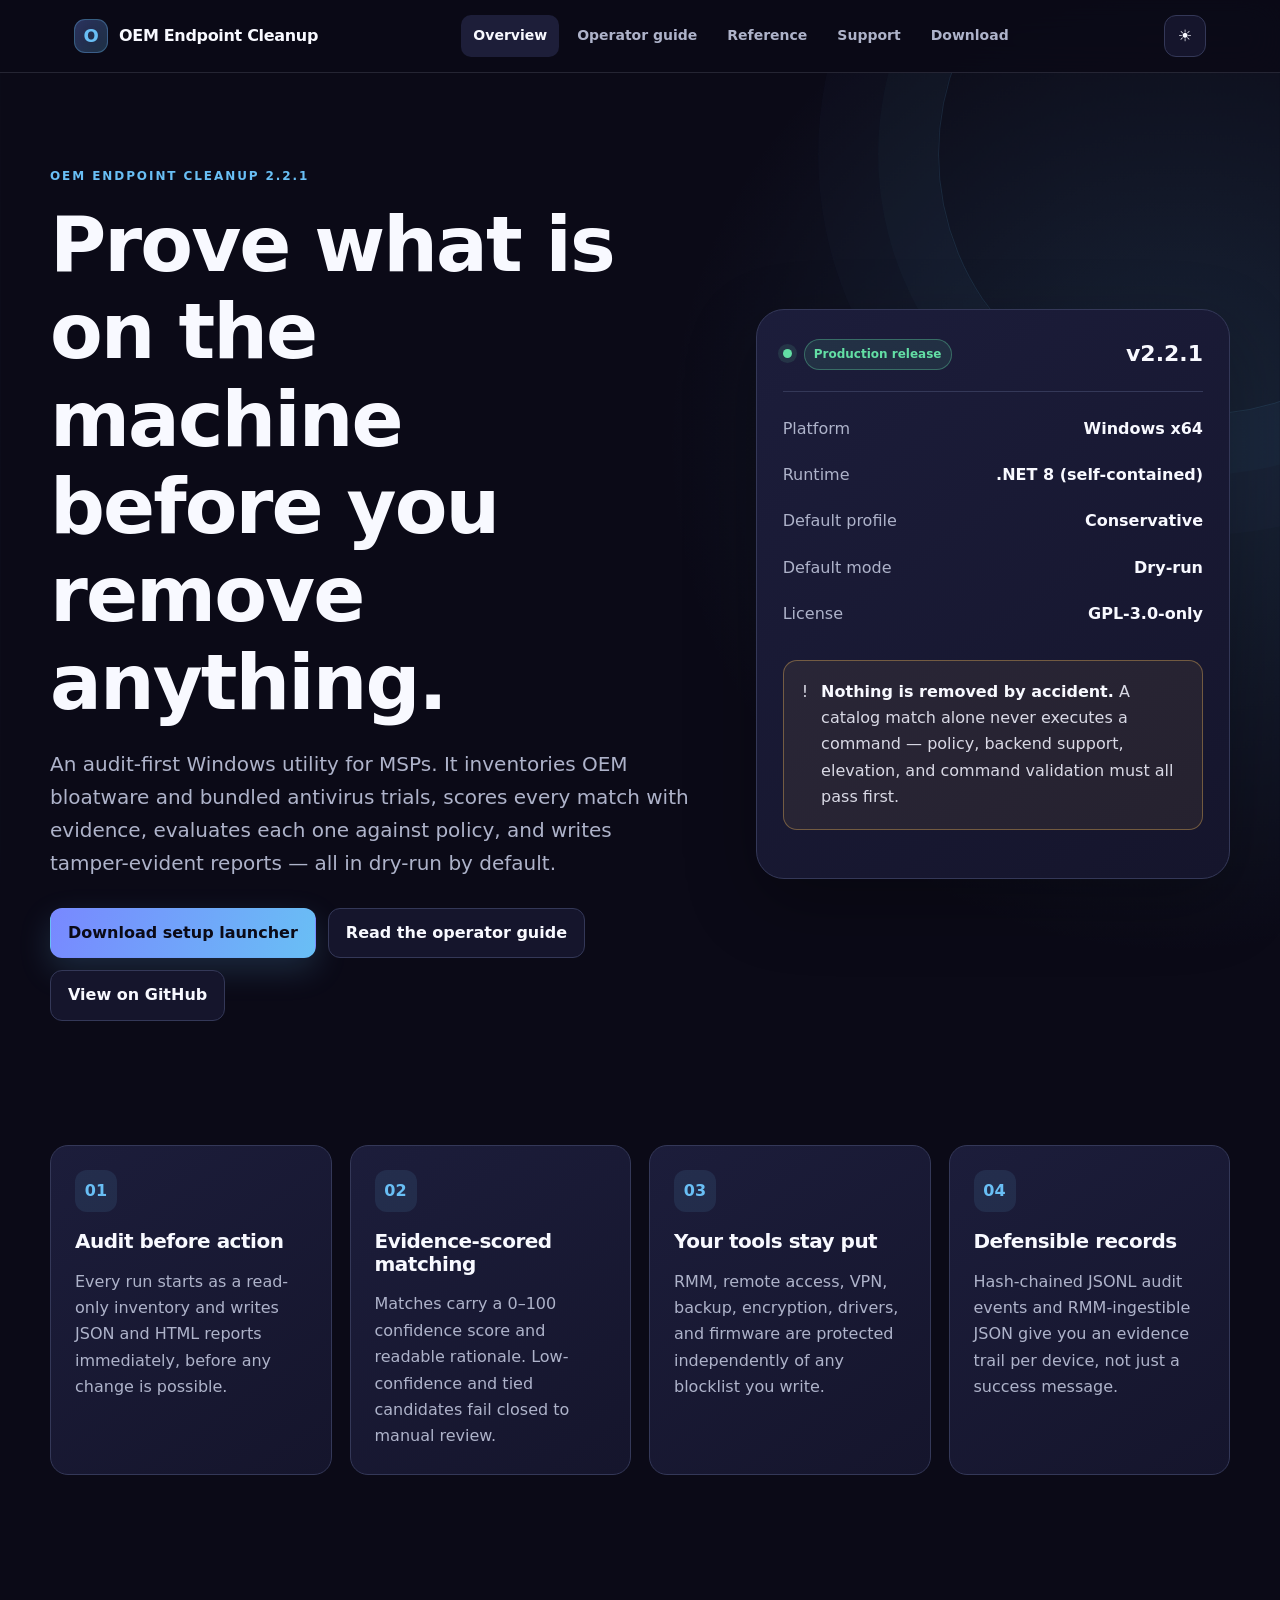
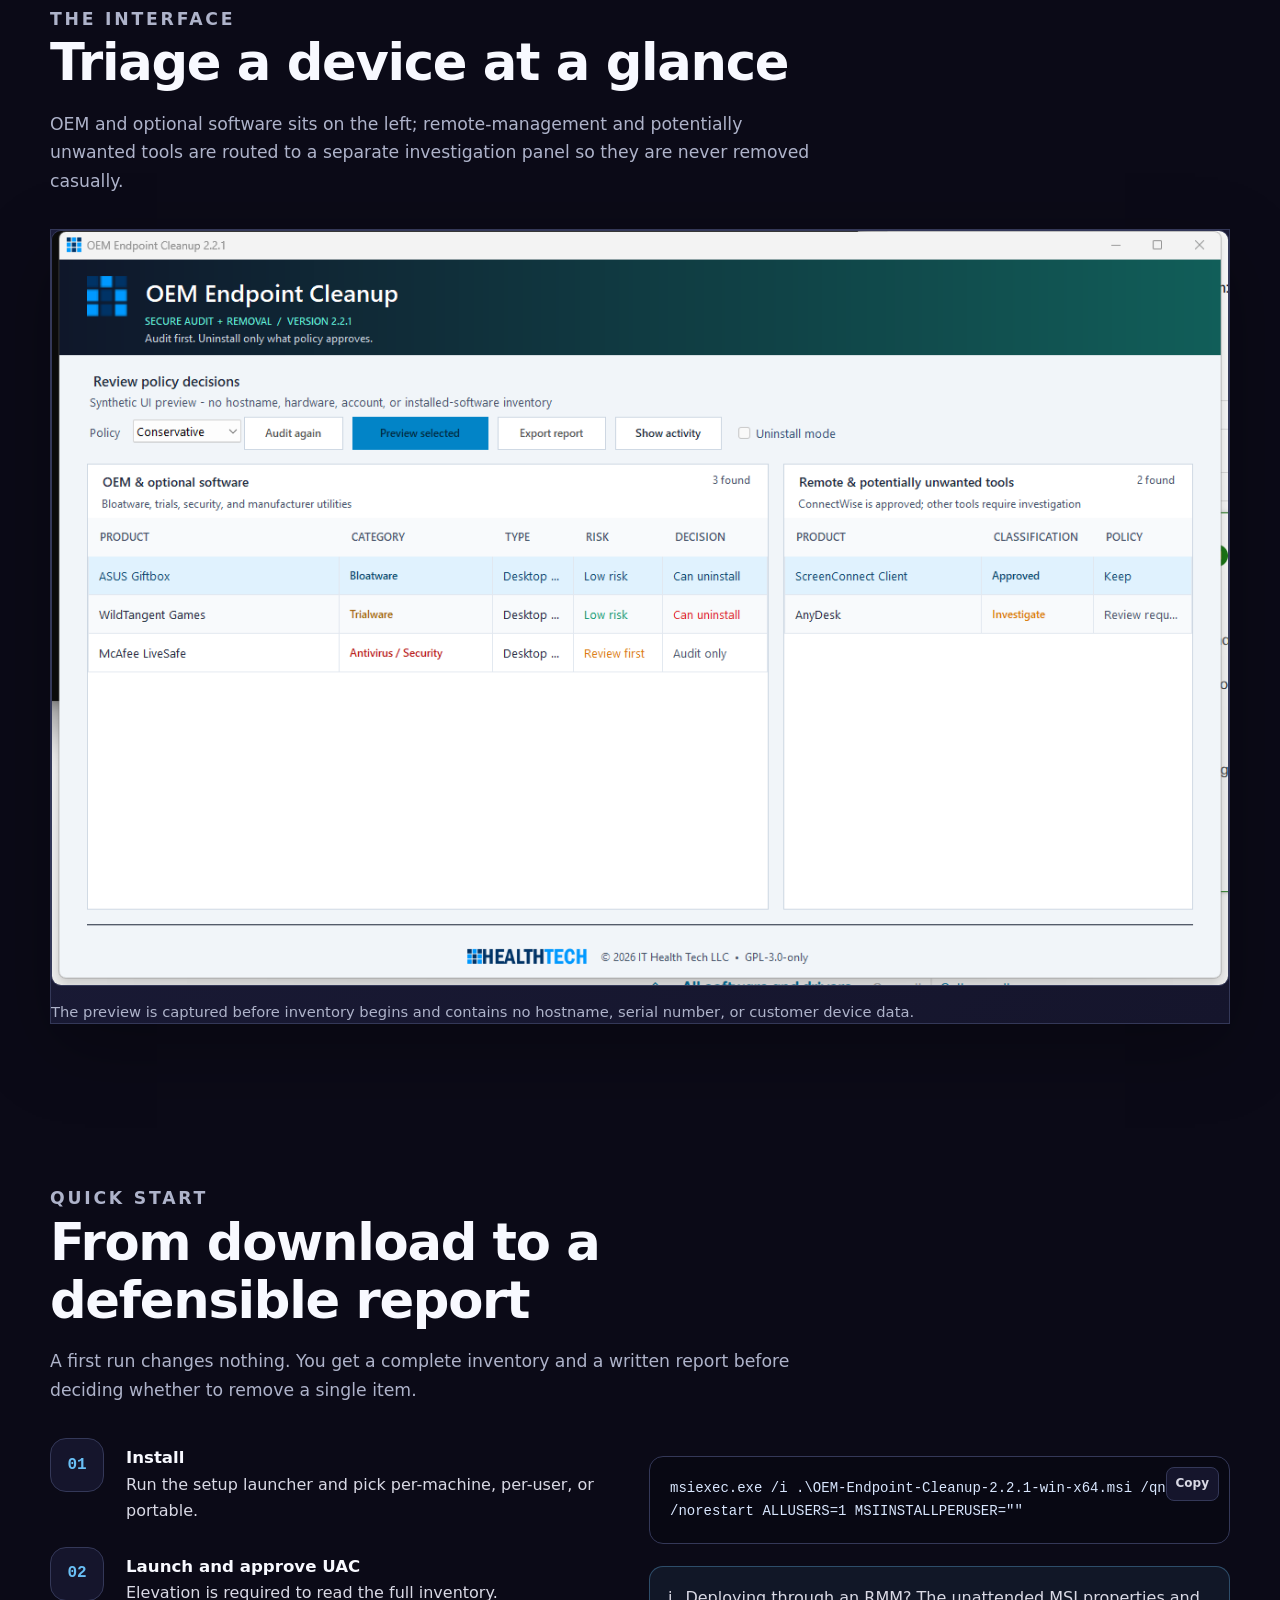
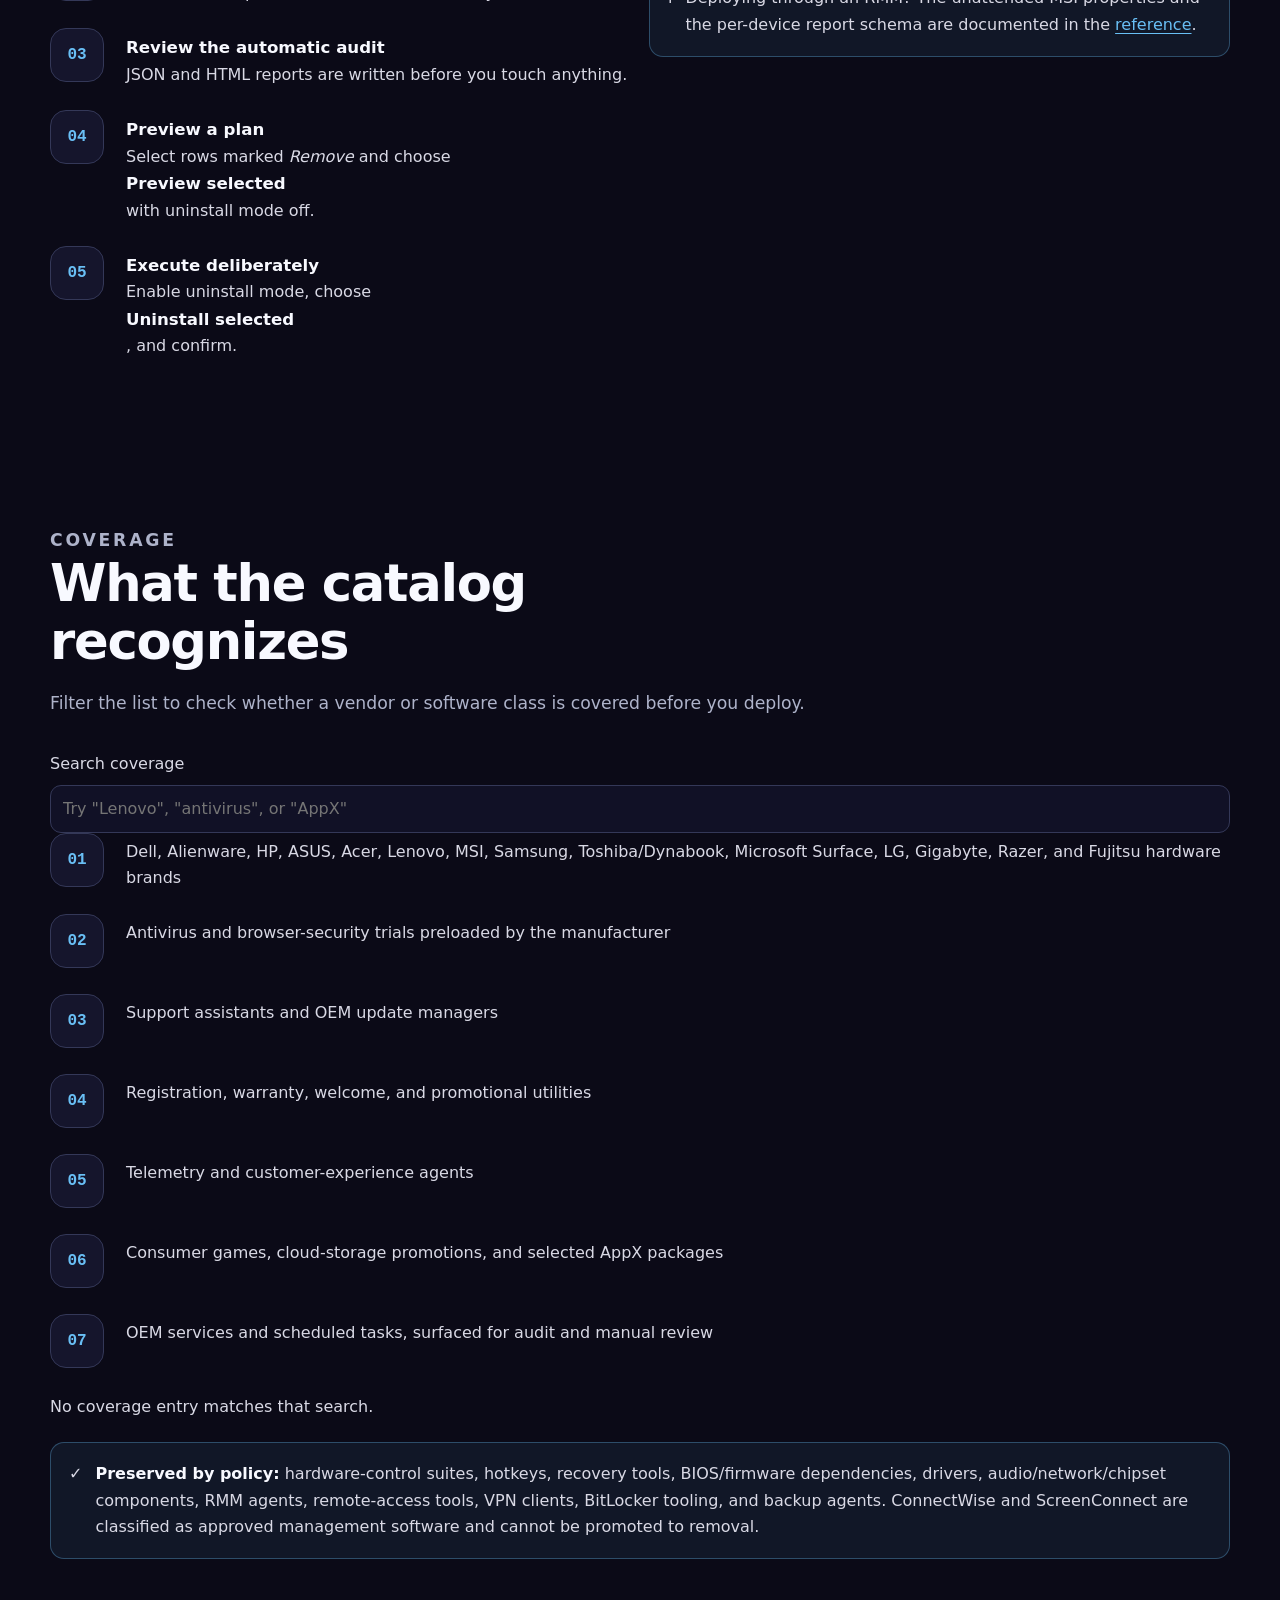
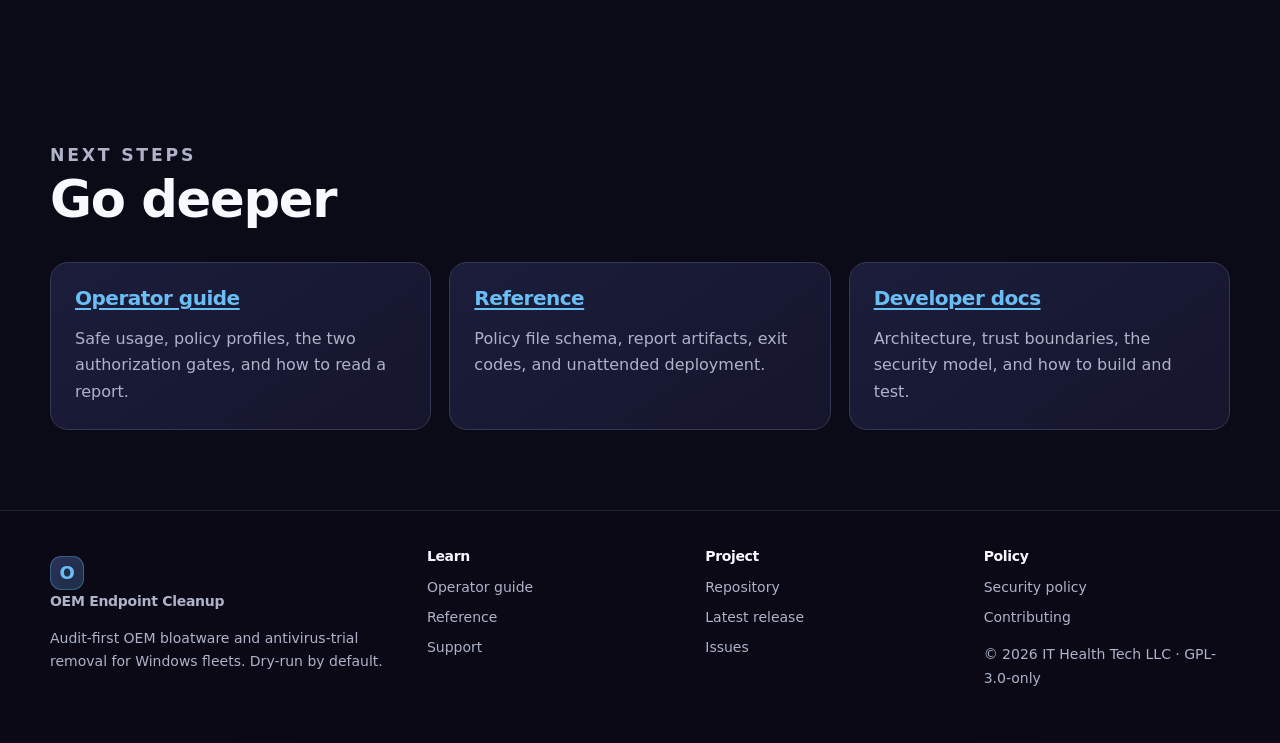
==== pages/index.html @ e1cf9b33 "Restructure documentation and publish a GitHub Pages site The README had grown into a 187-line docum" ====
<!doctype html>
<html lang="en">
<head>
  <meta charset="utf-8">
  <meta name="viewport" content="width=device-width, initial-scale=1">
  <meta name="description" content="Audit-first Windows utility that inventories, audits, and safely removes OEM bloatware and bundled antivirus trials with tamper-evident evidence for MSPs.">
  <meta name="theme-color" content="#0b0a17">
  <meta http-equiv="Content-Security-Policy" content="default-src 'self'; img-src 'self' data:; style-src 'self'; script-src 'self'; connect-src 'none'; object-src 'none'; base-uri 'self'; form-action 'none'">
  <title>OEM Endpoint Cleanup</title>
  <link rel="icon" href="images/it-health-tech-mark.png">
  <link rel="stylesheet" href="assets/site.css">
  <script src="assets/site.js" defer></script>
</head>
<body>
  <a class="skip-link" href="#main">Skip to content</a>
  <header class="site-header">
    <div class="nav-shell">
      <a class="brand" href="index.html" aria-label="OEM Endpoint Cleanup documentation home">
        <span class="brand-mark" aria-hidden="true">O</span>
        <span>OEM Endpoint Cleanup</span>
      </a>
      <nav class="site-nav" data-site-nav aria-label="Primary navigation">
        <a href="index.html" aria-current="page">Overview</a>
        <a href="guide.html">Operator guide</a>
        <a href="reference.html">Reference</a>
        <a href="support.html">Support</a>
        <a href="https://github.com/ithealthtech/PreloadedAVRemover/releases/latest">Download</a>
      </nav>
      <div class="nav-actions">
        <button class="icon-button" type="button" data-doc-theme-toggle aria-label="Use light documentation theme">&#9728;</button>
        <button class="menu-button" type="button" data-menu-toggle aria-label="Open navigation" aria-expanded="false">&#9776;</button>
      </div>
    </div>
  </header>

  <main id="main">
    <section class="hero">
      <div class="container hero-grid">
        <div>
          <p class="eyebrow">OEM Endpoint Cleanup 2.2.1</p>
          <h1>Prove what is on the machine before you remove anything.</h1>
          <p class="hero-copy">An audit-first Windows utility for MSPs. It inventories OEM bloatware and bundled antivirus trials, scores every match with evidence, evaluates each one against policy, and writes tamper-evident reports &mdash; all in dry-run by default.</p>
          <div class="button-row">
            <a class="button button-primary" href="https://github.com/ithealthtech/PreloadedAVRemover/releases/download/v2.2.1/OEM-Endpoint-Cleanup-Setup-2.2.1-win-x64.exe">Download setup launcher</a>
            <a class="button" href="guide.html">Read the operator guide</a>
            <a class="button" href="https://github.com/ithealthtech/PreloadedAVRemover">View on GitHub</a>
          </div>
        </div>
        <aside class="hero-panel" aria-label="Current release">
          <div class="release-line">
            <div>
              <span class="status-dot" aria-hidden="true"></span>
              <span class="badge badge-success">Production release</span>
            </div>
            <strong>v2.2.1</strong>
          </div>
          <dl class="meta-list">
            <div class="meta-row"><dt>Platform</dt><dd>Windows x64</dd></div>
            <div class="meta-row"><dt>Runtime</dt><dd>.NET 8 (self-contained)</dd></div>
            <div class="meta-row"><dt>Default profile</dt><dd>Conservative</dd></div>
            <div class="meta-row"><dt>Default mode</dt><dd>Dry-run</dd></div>
            <div class="meta-row"><dt>License</dt><dd>GPL-3.0-only</dd></div>
          </dl>
          <div class="notice notice-warning">
            <span aria-hidden="true">!</span>
            <p><strong>Nothing is removed by accident.</strong> A catalog match alone never executes a command &mdash; policy, backend support, elevation, and command validation must all pass first.</p>
          </div>
        </aside>
      </div>
    </section>

    <section class="section-compact">
      <div class="container grid-4" aria-label="Product highlights">
        <article class="card">
          <div class="card-icon" aria-hidden="true">01</div>
          <h3>Audit before action</h3>
          <p>Every run starts as a read-only inventory and writes JSON and HTML reports immediately, before any change is possible.</p>
        </article>
        <article class="card">
          <div class="card-icon" aria-hidden="true">02</div>
          <h3>Evidence-scored matching</h3>
          <p>Matches carry a 0&ndash;100 confidence score and readable rationale. Low-confidence and tied candidates fail closed to manual review.</p>
        </article>
        <article class="card">
          <div class="card-icon" aria-hidden="true">03</div>
          <h3>Your tools stay put</h3>
          <p>RMM, remote access, VPN, backup, encryption, drivers, and firmware are protected independently of any blocklist you write.</p>
        </article>
        <article class="card">
          <div class="card-icon" aria-hidden="true">04</div>
          <h3>Defensible records</h3>
          <p>Hash-chained JSONL audit events and RMM-ingestible JSON give you an evidence trail per device, not just a success message.</p>
        </article>
      </div>
    </section>

    <section class="section">
      <div class="container">
        <div class="section-heading">
          <p class="section-kicker">The interface</p>
          <h2>Triage a device at a glance</h2>
          <p>OEM and optional software sits on the left; remote-management and potentially unwanted tools are routed to a separate investigation panel so they are never removed casually.</p>
        </div>
        <figure class="panel">
          <img src="images/oem-endpoint-cleanup.png" alt="OEM Endpoint Cleanup main window showing categorized inventory, policy profile selector, and dry-run controls" loading="lazy">
          <figcaption>The preview is captured before inventory begins and contains no hostname, serial number, or customer device data.</figcaption>
        </figure>
      </div>
    </section>

    <section class="section" id="quick-start">
      <div class="container">
        <div class="section-heading">
          <p class="section-kicker">Quick start</p>
          <h2>From download to a defensible report</h2>
          <p>A first run changes nothing. You get a complete inventory and a written report before deciding whether to remove a single item.</p>
        </div>
        <div class="grid-2">
          <ol class="step-list">
            <li><strong>Install</strong>Run the setup launcher and pick per-machine, per-user, or portable.</li>
            <li><strong>Launch and approve UAC</strong>Elevation is required to read the full inventory.</li>
            <li><strong>Review the automatic audit</strong>JSON and HTML reports are written before you touch anything.</li>
            <li><strong>Preview a plan</strong>Select rows marked <em>Remove</em> and choose <strong>Preview selected</strong> with uninstall mode off.</li>
            <li><strong>Execute deliberately</strong>Enable uninstall mode, choose <strong>Uninstall selected</strong>, and confirm.</li>
          </ol>
          <div>
            <div class="code-block">
              <button class="copy-button" type="button" data-copy-target="#home-msi-command">Copy</button>
              <pre><code id="home-msi-command">msiexec.exe /i .\OEM-Endpoint-Cleanup-2.2.1-win-x64.msi /qn /norestart ALLUSERS=1 MSIINSTALLPERUSER=""</code></pre>
            </div>
            <div class="notice">
              <span aria-hidden="true">i</span>
              <p>Deploying through an RMM? The unattended MSI properties and the per-device report schema are documented in the <a href="reference.html">reference</a>.</p>
            </div>
          </div>
        </div>
      </div>
    </section>

    <section class="section">
      <div class="container">
        <div class="section-heading">
          <p class="section-kicker">Coverage</p>
          <h2>What the catalog recognizes</h2>
          <p>Filter the list to check whether a vendor or software class is covered before you deploy.</p>
        </div>
        <div data-filter-list>
          <label class="field">
            <span>Search coverage</span>
            <input type="search" data-filter-input placeholder="Try &quot;Lenovo&quot;, &quot;antivirus&quot;, or &quot;AppX&quot;" aria-label="Search catalog coverage">
          </label>
          <ul class="step-list">
            <li data-filter-item>Dell, Alienware, HP, ASUS, Acer, Lenovo, MSI, Samsung, Toshiba/Dynabook, Microsoft Surface, LG, Gigabyte, Razer, and Fujitsu hardware brands</li>
            <li data-filter-item>Antivirus and browser-security trials preloaded by the manufacturer</li>
            <li data-filter-item>Support assistants and OEM update managers</li>
            <li data-filter-item>Registration, warranty, welcome, and promotional utilities</li>
            <li data-filter-item>Telemetry and customer-experience agents</li>
            <li data-filter-item>Consumer games, cloud-storage promotions, and selected AppX packages</li>
            <li data-filter-item>OEM services and scheduled tasks, surfaced for audit and manual review</li>
          </ul>
          <p data-filter-empty style="display:none">No coverage entry matches that search.</p>
        </div>
        <div class="notice">
          <span aria-hidden="true">&#10003;</span>
          <p><strong>Preserved by policy:</strong> hardware-control suites, hotkeys, recovery tools, BIOS/firmware dependencies, drivers, audio/network/chipset components, RMM agents, remote-access tools, VPN clients, BitLocker tooling, and backup agents. ConnectWise and ScreenConnect are classified as approved management software and cannot be promoted to removal.</p>
        </div>
      </div>
    </section>

    <section class="section">
      <div class="container">
        <div class="section-heading">
          <p class="section-kicker">Next steps</p>
          <h2>Go deeper</h2>
        </div>
        <div class="grid-3">
          <article class="card">
            <h3><a href="guide.html">Operator guide</a></h3>
            <p>Safe usage, policy profiles, the two authorization gates, and how to read a report.</p>
          </article>
          <article class="card">
            <h3><a href="reference.html">Reference</a></h3>
            <p>Policy file schema, report artifacts, exit codes, and unattended deployment.</p>
          </article>
          <article class="card">
            <h3><a href="https://github.com/ithealthtech/PreloadedAVRemover/blob/main/docs/architecture.md">Developer docs</a></h3>
            <p>Architecture, trust boundaries, the security model, and how to build and test.</p>
          </article>
        </div>
      </div>
    </section>
  </main>

  <footer class="site-footer">
    <div class="container footer-grid">
      <div>
        <a class="brand" href="index.html"><span class="brand-mark" aria-hidden="true">O</span><span>OEM Endpoint Cleanup</span></a>
        <p class="footer-note">Audit-first OEM bloatware and antivirus-trial removal for Windows fleets. Dry-run by default.</p>
      </div>
      <div><h3>Learn</h3><a href="guide.html">Operator guide</a><a href="reference.html">Reference</a><a href="support.html">Support</a></div>
      <div><h3>Project</h3><a href="https://github.com/ithealthtech/PreloadedAVRemover">Repository</a><a href="https://github.com/ithealthtech/PreloadedAVRemover/releases/latest">Latest release</a><a href="https://github.com/ithealthtech/PreloadedAVRemover/issues">Issues</a></div>
      <div><h3>Policy</h3><a href="https://github.com/ithealthtech/PreloadedAVRemover/blob/main/SECURITY.md">Security policy</a><a href="https://github.com/ithealthtech/PreloadedAVRemover/blob/main/CONTRIBUTING.md">Contributing</a><p class="footer-note">&copy; <span data-current-year></span> IT Health Tech LLC &middot; GPL-3.0-only</p></div>
    </div>
  </footer>

  <div class="sr-only" aria-live="polite" data-live-region></div>
</body>
</html>
---- pages/assets/site.css ----
:root {
  color-scheme: dark;
  --ink: #0b0a17;
  --ink-soft: #111126;
  --surface: #15152c;
  --surface-raised: #1d1e39;
  --surface-soft: #25284a;
  --line: #343858;
  --text: #f8f9ff;
  --copy: #d9d9e5;
  --muted: #aeb3ca;
  --cyan: #69bff5;
  --cyan-strong: #36aeea;
  --violet: #7888ff;
  --green: #63dfa5;
  --amber: #ffc45c;
  --red: #ff7f8c;
  --shadow: 0 24px 70px rgba(0, 0, 0, 0.28);
  --radius-sm: 10px;
  --radius: 18px;
  --radius-lg: 28px;
  --max: 1180px;
  --nav-height: 72px;
  font-family: Inter, ui-sans-serif, system-ui, -apple-system, BlinkMacSystemFont, "Segoe UI", sans-serif;
}

* {
  box-sizing: border-box;
}

html {
  scroll-behavior: smooth;
  scroll-padding-top: calc(var(--nav-height) + 24px);
}

body {
  min-width: 320px;
  margin: 0;
  background:
    radial-gradient(circle at 8% -8%, rgba(120, 136, 255, 0.22), transparent 31rem),
    radial-gradient(circle at 92% 8%, rgba(105, 191, 245, 0.15), transparent 32rem),
    var(--ink);
  color: var(--copy);
  font-size: 16px;
  line-height: 1.65;
}

body[data-doc-theme="light"] {
  color-scheme: light;
  --ink: #eef1f8;
  --ink-soft: #f8f9fc;
  --surface: #ffffff;
  --surface-raised: #f4f6fb;
  --surface-soft: #e8ecf6;
  --line: #d1d7e5;
  --text: #111329;
  --copy: #34384f;
  --muted: #6a7085;
  --shadow: 0 24px 70px rgba(26, 38, 68, 0.12);
}

button,
input,
select,
textarea {
  font: inherit;
}

a {
  color: var(--cyan);
  text-underline-offset: 3px;
}

a:hover {
  color: #9edaff;
}

button,
a {
  -webkit-tap-highlight-color: transparent;
}

:focus-visible {
  outline: 3px solid var(--cyan);
  outline-offset: 3px;
}

.skip-link {
  position: fixed;
  z-index: 1000;
  top: 10px;
  left: 10px;
  transform: translateY(-160%);
  padding: 10px 14px;
  border-radius: var(--radius-sm);
  background: var(--text);
  color: var(--ink);
  font-weight: 800;
}

.skip-link:focus {
  transform: translateY(0);
}

.site-header {
  position: sticky;
  z-index: 100;
  top: 0;
  border-bottom: 1px solid rgba(174, 179, 202, 0.16);
  background: color-mix(in srgb, var(--ink) 86%, transparent);
  backdrop-filter: blur(18px);
}

.nav-shell {
  display: flex;
  min-height: var(--nav-height);
  max-width: var(--max);
  align-items: center;
  justify-content: space-between;
  gap: 24px;
  margin: 0 auto;
  padding: 0 24px;
}

.brand {
  display: inline-flex;
  align-items: center;
  gap: 11px;
  color: var(--text);
  font-weight: 850;
  letter-spacing: -0.02em;
  text-decoration: none;
}

.brand-mark {
  display: grid;
  width: 34px;
  height: 34px;
  place-items: center;
  border: 1px solid rgba(105, 191, 245, 0.35);
  border-radius: 11px;
  background: linear-gradient(135deg, rgba(120, 136, 255, 0.28), rgba(105, 191, 245, 0.18));
  box-shadow: inset 0 0 24px rgba(105, 191, 245, 0.08);
  color: var(--cyan);
  font-size: 18px;
}

.site-nav {
  display: flex;
  align-items: center;
  gap: 6px;
}

.site-nav a {
  padding: 9px 12px;
  border-radius: 10px;
  color: var(--muted);
  font-size: 14px;
  font-weight: 700;
  text-decoration: none;
}

.site-nav a:hover,
.site-nav a[aria-current="page"] {
  background: var(--surface-raised);
  color: var(--text);
}

.nav-actions {
  display: flex;
  align-items: center;
  gap: 8px;
}

.icon-button,
.menu-button {
  display: inline-grid;
  width: 42px;
  height: 42px;
  place-items: center;
  border: 1px solid var(--line);
  border-radius: 12px;
  background: var(--surface);
  color: var(--text);
  cursor: pointer;
}

.menu-button {
  display: none;
}

.container {
  width: min(calc(100% - 40px), var(--max));
  margin-inline: auto;
}

.hero {
  position: relative;
  overflow: hidden;
  padding: 94px 0 74px;
}

.hero::after {
  position: absolute;
  z-index: -1;
  width: 520px;
  height: 520px;
  border: 1px solid rgba(105, 191, 245, 0.13);
  border-radius: 50%;
  content: "";
  right: -180px;
  top: -180px;
  box-shadow:
    0 0 0 60px rgba(105, 191, 245, 0.025),
    0 0 0 120px rgba(120, 136, 255, 0.02);
}

.hero-grid {
  display: grid;
  grid-template-columns: minmax(0, 1.15fr) minmax(340px, 0.85fr);
  align-items: center;
  gap: 64px;
}

.eyebrow,
.section-kicker {
  margin: 0 0 14px;
  color: var(--cyan);
  font-size: 12px;
  font-weight: 900;
  letter-spacing: 0.16em;
  text-transform: uppercase;
}

h1,
h2,
h3,
h4 {
  margin-top: 0;
  color: var(--text);
  line-height: 1.14;
  letter-spacing: -0.025em;
}

h1 {
  max-width: 760px;
  margin-bottom: 22px;
  font-size: clamp(2.65rem, 6vw, 5rem);
}

h2 {
  margin-bottom: 18px;
  font-size: clamp(2rem, 4vw, 3.25rem);
}

h3 {
  margin-bottom: 10px;
  font-size: 1.25rem;
}

.hero-copy {
  max-width: 690px;
  margin: 0 0 28px;
  color: var(--muted);
  font-size: clamp(1.05rem, 2vw, 1.25rem);
}

.button-row {
  display: flex;
  flex-wrap: wrap;
  gap: 12px;
}

.button {
  display: inline-flex;
  min-height: 46px;
  align-items: center;
  justify-content: center;
  gap: 9px;
  padding: 11px 17px;
  border: 1px solid var(--line);
  border-radius: 12px;
  background: var(--surface);
  color: var(--text);
  font-weight: 800;
  text-decoration: none;
  cursor: pointer;
}

.button:hover {
  border-color: var(--cyan);
  color: var(--text);
}

.button-primary {
  border-color: transparent;
  background: linear-gradient(110deg, var(--violet), var(--cyan));
  color: #0b0a17;
  box-shadow: 0 12px 32px rgba(105, 191, 245, 0.18);
}

.button-danger {
  border-color: rgba(255, 127, 140, 0.4);
  color: var(--red);
}

.button-small {
  min-height: 38px;
  padding: 7px 11px;
  font-size: 13px;
}

.hero-panel,
.panel,
.card {
  border: 1px solid var(--line);
  background: linear-gradient(145deg, color-mix(in srgb, var(--surface) 93%, var(--violet)), var(--surface));
  box-shadow: var(--shadow);
}

.hero-panel {
  padding: 26px;
  border-radius: var(--radius-lg);
}

.release-line {
  display: flex;
  align-items: center;
  justify-content: space-between;
  gap: 20px;
  padding-bottom: 18px;
  border-bottom: 1px solid var(--line);
}

.release-line strong {
  color: var(--text);
  font-size: 22px;
}

.status-dot {
  display: inline-block;
  width: 9px;
  height: 9px;
  margin-right: 7px;
  border-radius: 50%;
  background: var(--green);
  box-shadow: 0 0 0 5px rgba(99, 223, 165, 0.12);
}

.meta-list {
  display: grid;
  gap: 0;
  margin: 14px 0 0;
}

.meta-row {
  display: flex;
  align-items: baseline;
  justify-content: space-between;
  gap: 16px;
  padding: 10px 0;
}

.meta-row dt {
  color: var(--muted);
}

.meta-row dd {
  margin: 0;
  color: var(--text);
  font-weight: 750;
  text-align: right;
}

.mono,
code,
pre {
  font-family: "SFMono-Regular", Consolas, "Liberation Mono", monospace;
}

.section {
  padding: 80px 0;
}

.section-compact {
  padding: 50px 0;
}

.section-heading {
  max-width: 760px;
  margin-bottom: 34px;
}

.section-heading p {
  margin-bottom: 0;
  color: var(--muted);
  font-size: 1.08rem;
}

.grid-2,
.grid-3,
.grid-4 {
  display: grid;
  gap: 18px;
}

.grid-2 {
  grid-template-columns: repeat(2, minmax(0, 1fr));
}

.grid-3 {
  grid-template-columns: repeat(3, minmax(0, 1fr));
}

.grid-4 {
  grid-template-columns: repeat(4, minmax(0, 1fr));
}

.card {
  padding: 24px;
  border-radius: var(--radius);
  box-shadow: none;
}

.card p:last-child,
.card ul:last-child {
  margin-bottom: 0;
}

.card-icon {
  display: grid;
  width: 42px;
  height: 42px;
  place-items: center;
  margin-bottom: 18px;
  border-radius: 12px;
  background: rgba(105, 191, 245, 0.1);
  color: var(--cyan);
  font-weight: 900;
}

.card p,
.card li {
  color: var(--muted);
}

.badge,
.pill {
  display: inline-flex;
  align-items: center;
  gap: 6px;
  padding: 5px 9px;
  border: 1px solid var(--line);
  border-radius: 999px;
  background: var(--surface-raised);
  color: var(--copy);
  font-size: 12px;
  font-weight: 800;
}

.badge-success {
  border-color: rgba(99, 223, 165, 0.35);
  background: rgba(99, 223, 165, 0.1);
  color: var(--green);
}

.badge-warning {
  border-color: rgba(255, 196, 92, 0.35);
  background: rgba(255, 196, 92, 0.1);
  color: var(--amber);
}

.badge-danger {
  border-color: rgba(255, 127, 140, 0.35);
  background: rgba(255, 127, 140, 0.1);
  color: var(--red);
}

.step-list {
  display: grid;
  gap: 16px;
  margin: 0;
  padding: 0;
  list-style: none;
  counter-reset: steps;
}

.step-list > li {
  position: relative;
  min-height: 64px;
  padding: 6px 0 6px 76px;
  counter-increment: steps;
}

.step-list > li::before {
  position: absolute;
  top: 0;
  left: 0;
  display: grid;
  width: 52px;
  height: 52px;
  place-items: center;
  border: 1px solid var(--line);
  border-radius: 16px;
  background: var(--surface);
  color: var(--cyan);
  content: counter(steps, decimal-leading-zero);
  font-family: "SFMono-Regular", Consolas, monospace;
  font-weight: 900;
}

.step-list strong {
  display: block;
  color: var(--text);
  font-size: 1.04rem;
}

.code-block {
  position: relative;
  overflow: auto;
  margin: 18px 0;
  border: 1px solid var(--line);
  border-radius: 14px;
  background: #080813;
  color: #d9e7ff;
}

.code-block pre {
  margin: 0;
  padding: 20px 58px 20px 20px;
  font-size: 14px;
  line-height: 1.65;
  white-space: pre-wrap;
  overflow-wrap: anywhere;
}

.copy-button {
  position: absolute;
  top: 10px;
  right: 10px;
  padding: 6px 9px;
  border: 1px solid #343858;
  border-radius: 8px;
  background: #15152c;
  color: #d9d9e5;
  font-size: 12px;
  font-weight: 800;
  cursor: pointer;
}

.notice {
  display: grid;
  grid-template-columns: auto 1fr;
  gap: 13px;
  margin: 22px 0;
  padding: 18px;
  border: 1px solid rgba(105, 191, 245, 0.32);
  border-radius: 14px;
  background: rgba(105, 191, 245, 0.07);
}

.notice-warning {
  border-color: rgba(255, 196, 92, 0.35);
  background: rgba(255, 196, 92, 0.07);
}

.notice-danger {
  border-color: rgba(255, 127, 140, 0.35);
  background: rgba(255, 127, 140, 0.07);
}

.notice strong {
  color: var(--text);
}

.notice p {
  margin: 0;
}

.page-hero {
  padding: 76px 0 44px;
}

.page-hero h1 {
  max-width: 900px;
  font-size: clamp(2.45rem, 5vw, 4.25rem);
}

.page-hero p {
  max-width: 760px;
  color: var(--muted);
  font-size: 1.16rem;
}

.docs-layout {
  display: grid;
  grid-template-columns: 255px minmax(0, 1fr);
  align-items: start;
  gap: 42px;
  padding-bottom: 90px;
}

.toc {
  position: sticky;
  top: calc(var(--nav-height) + 22px);
  max-height: calc(100vh - var(--nav-height) - 42px);
  overflow: auto;
  padding: 16px;
  border: 1px solid var(--line);
  border-radius: 16px;
  background: var(--surface);
}

.toc strong {
  display: block;
  margin: 4px 8px 10px;
  color: var(--text);
  font-size: 13px;
  text-transform: uppercase;
  letter-spacing: 0.08em;
}

.toc a {
  display: block;
  padding: 7px 8px;
  border-radius: 8px;
  color: var(--muted);
  font-size: 14px;
  font-weight: 650;
  text-decoration: none;
}

.toc a:hover {
  background: var(--surface-raised);
  color: var(--text);
}

.docs-content {
  min-width: 0;
}

.docs-content > section {
  padding: 12px 0 54px;
  border-bottom: 1px solid rgba(174, 179, 202, 0.14);
}

.docs-content > section:last-child {
  border-bottom: 0;
}

.docs-content h2 {
  font-size: clamp(1.8rem, 3vw, 2.6rem);
}

.docs-content h3 {
  margin-top: 30px;
}

.table-wrap {
  overflow-x: auto;
  margin: 20px 0;
  border: 1px solid var(--line);
  border-radius: 14px;
}

table {
  width: 100%;
  border-collapse: collapse;
  background: var(--surface);
}

th,
td {
  padding: 13px 15px;
  border-bottom: 1px solid var(--line);
  text-align: left;
  vertical-align: top;
}

th {
  color: var(--text);
  font-size: 12px;
  letter-spacing: 0.06em;
  text-transform: uppercase;
}

td {
  color: var(--copy);
}

tr:last-child td {
  border-bottom: 0;
}

.field-grid {
  display: grid;
  grid-template-columns: repeat(2, minmax(0, 1fr));
  gap: 15px;
}

.field {
  display: grid;
  gap: 7px;
}

.field label,
.field-label {
  color: var(--copy);
  font-size: 14px;
  font-weight: 750;
}

.field input,
.field select,
.field textarea,
.search-input {
  width: 100%;
  min-height: 46px;
  padding: 10px 12px;
  border: 1px solid var(--line);
  border-radius: 11px;
  background: var(--ink-soft);
  color: var(--text);
}

.field textarea {
  min-height: 120px;
  resize: vertical;
}

.command-builder {
  padding: 24px;
  border: 1px solid var(--line);
  border-radius: 20px;
  background: var(--surface);
}

.segmented {
  display: inline-flex;
  flex-wrap: wrap;
  gap: 6px;
  padding: 5px;
  border: 1px solid var(--line);
  border-radius: 12px;
  background: var(--ink-soft);
}

.segmented button {
  min-height: 36px;
  padding: 7px 11px;
  border: 0;
  border-radius: 8px;
  background: transparent;
  color: var(--muted);
  font-weight: 750;
  cursor: pointer;
}

.segmented button[aria-pressed="true"] {
  background: var(--surface-soft);
  color: var(--text);
}

.filter-bar {
  display: flex;
  align-items: center;
  gap: 12px;
  margin: 18px 0 24px;
}

.filter-bar .search-input {
  flex: 1;
}

.accordion {
  display: grid;
  gap: 10px;
}

.accordion details {
  border: 1px solid var(--line);
  border-radius: 14px;
  background: var(--surface);
}

.accordion summary {
  padding: 17px 20px;
  color: var(--text);
  font-weight: 800;
  cursor: pointer;
}

.accordion details > div {
  padding: 0 20px 19px;
}

.accordion details p:last-child,
.accordion details ul:last-child {
  margin-bottom: 0;
}

.empty-state {
  display: none;
  padding: 28px;
  border: 1px dashed var(--line);
  border-radius: 14px;
  color: var(--muted);
  text-align: center;
}

.cta-panel {
  display: grid;
  grid-template-columns: 1fr auto;
  align-items: center;
  gap: 30px;
  padding: 34px;
  border: 1px solid rgba(105, 191, 245, 0.3);
  border-radius: var(--radius-lg);
  background:
    linear-gradient(130deg, rgba(120, 136, 255, 0.15), rgba(105, 191, 245, 0.08)),
    var(--surface);
}

.cta-panel h2 {
  margin-bottom: 8px;
  font-size: clamp(1.7rem, 3vw, 2.4rem);
}

.cta-panel p {
  margin: 0;
  color: var(--muted);
}

.site-footer {
  padding: 38px 0;
  border-top: 1px solid rgba(174, 179, 202, 0.15);
  background: rgba(0, 0, 0, 0.08);
}

.footer-grid {
  display: grid;
  grid-template-columns: 1.4fr repeat(3, 1fr);
  gap: 32px;
}

.footer-grid h3 {
  margin-bottom: 11px;
  font-size: 14px;
}

.footer-grid a {
  display: block;
  margin: 7px 0;
  color: var(--muted);
  font-size: 14px;
  text-decoration: none;
}

.footer-grid a:hover {
  color: var(--text);
}

.footer-note {
  max-width: 390px;
  color: var(--muted);
  font-size: 14px;
}

.sr-only {
  position: absolute;
  width: 1px;
  height: 1px;
  overflow: hidden;
  clip: rect(0, 0, 0, 0);
  white-space: nowrap;
}

/* Demo shell */
.demo-disclosure {
  display: flex;
  align-items: center;
  justify-content: space-between;
  gap: 18px;
  margin: 20px 0;
  padding: 14px 17px;
  border: 1px solid rgba(255, 196, 92, 0.38);
  border-radius: 13px;
  background: rgba(255, 196, 92, 0.08);
  color: var(--copy);
}

.demo-toolbar {
  display: flex;
  flex-wrap: wrap;
  align-items: end;
  justify-content: space-between;
  gap: 16px;
  margin-bottom: 16px;
  padding: 16px;
  border: 1px solid var(--line);
  border-radius: 16px;
  background: var(--surface);
}

.demo-control-group {
  display: grid;
  gap: 7px;
}

.demo-control-group > span {
  color: var(--muted);
  font-size: 12px;
  font-weight: 800;
  letter-spacing: 0.06em;
  text-transform: uppercase;
}

.palette-row {
  display: flex;
  gap: 7px;
}

.palette-button {
  width: 34px;
  height: 34px;
  border: 2px solid transparent;
  border-radius: 50%;
  background: var(--swatch);
  box-shadow: inset 0 0 0 4px var(--surface);
  cursor: pointer;
}

.palette-button[aria-pressed="true"] {
  border-color: var(--text);
}

.palette-aurora { --swatch: linear-gradient(135deg, #7888ff, #69bff5); }
.palette-ocean { --swatch: linear-gradient(135deg, #2563eb, #38bdf8); }
.palette-emerald { --swatch: linear-gradient(135deg, #20b486, #5ee9b5); }
.palette-ember { --swatch: linear-gradient(135deg, #f36d75, #ffb45e); }
.palette-slate { --swatch: linear-gradient(135deg, #64748b, #a5b4fc); }

.demo-frame {
  --demo-accent: #69bff5;
  --demo-accent-2: #7888ff;
  --demo-shell: #121124;
  --demo-page: #f3f4fa;
  --demo-card: #ffffff;
  --demo-text: #121124;
  --demo-muted: #6f7288;
  --demo-border: #d7d9e7;
  overflow: hidden;
  min-height: 660px;
  border: 1px solid var(--line);
  border-radius: 22px;
  background: var(--demo-page);
  box-shadow: var(--shadow);
  color: var(--demo-text);
}

.demo-frame[data-mode="dark"] {
  --demo-page: #0b0a17;
  --demo-card: #15152c;
  --demo-text: #f8f9ff;
  --demo-muted: #aeb3ca;
  --demo-border: #343858;
}

.demo-topbar {
  display: flex;
  min-height: 62px;
  align-items: center;
  justify-content: space-between;
  gap: 20px;
  padding: 0 20px;
  background: var(--demo-shell);
  color: #ffffff;
}

.demo-brand {
  display: flex;
  align-items: center;
  gap: 10px;
  font-weight: 850;
}

.demo-brand-mark {
  display: grid;
  width: 30px;
  height: 30px;
  place-items: center;
  border-radius: 9px;
  background: linear-gradient(135deg, var(--demo-accent-2), var(--demo-accent));
  color: #0b0a17;
  font-weight: 950;
}

.demo-frame button,
.demo-frame input,
.demo-frame select,
.demo-frame textarea {
  color: inherit;
}

.demo-main {
  min-height: 598px;
}

.demo-view {
  display: none;
}

.demo-view.is-active {
  display: block;
}

.demo-client-hero {
  padding: 34px;
  background:
    radial-gradient(circle at 90% 0, color-mix(in srgb, var(--demo-accent) 24%, transparent), transparent 30rem),
    var(--demo-shell);
  color: #ffffff;
}

.demo-client-hero h2 {
  margin: 0 0 6px;
  color: #ffffff;
  font-size: 2rem;
}

.demo-client-hero p {
  margin: 0;
  color: #cfd3e5;
}

.demo-content {
  padding: 24px;
}

.demo-stats {
  display: grid;
  grid-template-columns: repeat(4, minmax(0, 1fr));
  gap: 14px;
  margin-bottom: 18px;
}

.demo-stat,
.demo-card {
  border: 1px solid var(--demo-border);
  border-radius: 12px;
  background: var(--demo-card);
}

.demo-stat {
  padding: 16px;
}

.demo-stat strong {
  display: block;
  margin-bottom: 2px;
  color: var(--demo-text);
  font-size: 1.65rem;
  line-height: 1;
}

.demo-stat span {
  color: var(--demo-muted);
  font-size: 12px;
  font-weight: 700;
}

.demo-card {
  overflow: hidden;
}

.demo-card-header {
  display: flex;
  min-height: 54px;
  align-items: center;
  justify-content: space-between;
  gap: 16px;
  padding: 12px 16px;
  border-bottom: 1px solid var(--demo-border);
}

.demo-card-header h3 {
  margin: 0;
  color: var(--demo-text);
  font-size: 1rem;
}

.demo-action {
  min-height: 38px;
  padding: 8px 12px;
  border: 0;
  border-radius: 9px;
  background: linear-gradient(110deg, var(--demo-accent-2), var(--demo-accent));
  color: #0b0a17 !important;
  font-weight: 850;
  cursor: pointer;
}

.demo-secondary {
  border: 1px solid var(--demo-border);
  background: var(--demo-card);
  color: var(--demo-text) !important;
}

.demo-table {
  width: 100%;
  border-collapse: collapse;
  background: var(--demo-card);
}

.demo-card .table-wrap {
  margin: 0;
  border: 0;
  border-radius: 0;
  background: var(--demo-card);
}

.demo-table th,
.demo-table td {
  padding: 11px 14px;
  border-bottom: 1px solid var(--demo-border);
  color: var(--demo-text);
}

.demo-table th {
  color: var(--demo-muted);
  font-size: 11px;
}

.demo-table tr:last-child td {
  border-bottom: 0;
}

.demo-status {
  display: inline-flex;
  padding: 4px 8px;
  border-radius: 999px;
  background: color-mix(in srgb, var(--demo-accent) 18%, transparent);
  color: var(--demo-text);
  font-size: 11px;
  font-weight: 850;
}

.demo-topbar .demo-status {
  color: #ffffff;
}

.demo-technician {
  display: grid;
  grid-template-columns: 190px minmax(0, 1fr);
  min-height: 598px;
}

.demo-sidebar {
  padding: 18px 12px;
  background: var(--demo-shell);
  color: #cfd3e5;
}

.demo-sidebar-label {
  margin: 16px 8px 7px;
  color: #858aa6;
  font-size: 10px;
  font-weight: 900;
  letter-spacing: 0.1em;
  text-transform: uppercase;
}

.demo-sidebar button {
  display: flex;
  width: 100%;
  align-items: center;
  gap: 9px;
  padding: 10px;
  border: 0;
  border-radius: 9px;
  background: transparent;
  color: #cfd3e5;
  text-align: left;
  cursor: pointer;
}

.demo-sidebar button.is-active {
  background: linear-gradient(110deg, var(--demo-accent-2), var(--demo-accent));
  color: #0b0a17;
  font-weight: 850;
}

.demo-workspace {
  padding: 22px;
}

.demo-workspace h2 {
  margin-bottom: 4px;
  color: var(--demo-text);
  font-size: 1.8rem;
}

.demo-workspace > p {
  margin-top: 0;
  color: var(--demo-muted);
}

.demo-filter-row {
  display: flex;
  gap: 10px;
  margin: 14px 0;
}

.demo-filter-row input,
.demo-filter-row select,
.demo-form input,
.demo-form select,
.demo-form textarea {
  min-height: 40px;
  padding: 8px 10px;
  border: 1px solid var(--demo-border);
  border-radius: 8px;
  background: var(--demo-card);
  color: var(--demo-text);
}

.demo-filter-row input {
  flex: 1;
}

.demo-studio {
  display: grid;
  grid-template-columns: minmax(250px, 0.38fr) minmax(0, 0.62fr);
  min-height: 598px;
}

.demo-studio-controls {
  padding: 20px;
  border-right: 1px solid var(--demo-border);
  background: var(--demo-card);
}

.demo-studio-controls h2 {
  color: var(--demo-text);
  font-size: 1.55rem;
}

.demo-studio-controls p {
  color: var(--demo-muted);
  font-size: 13px;
}

.demo-studio-preview {
  display: grid;
  place-items: center;
  padding: 24px;
  background: var(--demo-page);
}

.demo-preview-card {
  width: min(100%, 440px);
  padding: 26px;
  border: 1px solid var(--demo-border);
  border-radius: var(--demo-radius, 16px);
  background: var(--demo-card);
  box-shadow: 0 20px 45px rgba(0, 0, 0, 0.15);
}

.demo-preview-card h3 {
  color: var(--demo-text);
  font-size: 1.7rem;
}

.demo-preview-card p {
  color: var(--demo-muted);
}

.demo-form {
  display: grid;
  gap: 12px;
}

.demo-form label {
  display: grid;
  gap: 5px;
  color: var(--demo-text);
  font-size: 12px;
  font-weight: 750;
}

.demo-modal {
  width: min(520px, calc(100% - 32px));
  padding: 0;
  border: 1px solid var(--line);
  border-radius: 18px;
  background: var(--surface);
  color: var(--copy);
  box-shadow: var(--shadow);
}

.demo-modal::backdrop {
  background: rgba(3, 3, 12, 0.74);
  backdrop-filter: blur(5px);
}

.modal-header,
.modal-body,
.modal-footer {
  padding: 18px 20px;
}

.modal-header {
  display: flex;
  align-items: center;
  justify-content: space-between;
  border-bottom: 1px solid var(--line);
}

.modal-header h2 {
  margin: 0;
  font-size: 1.35rem;
}

.modal-footer {
  display: flex;
  justify-content: flex-end;
  gap: 10px;
  border-top: 1px solid var(--line);
}

.toast {
  position: fixed;
  z-index: 300;
  right: 22px;
  bottom: 22px;
  max-width: 380px;
  padding: 13px 16px;
  border: 1px solid rgba(99, 223, 165, 0.35);
  border-radius: 12px;
  background: #15152c;
  color: #f8f9ff;
  box-shadow: var(--shadow);
  transform: translateY(140%);
  transition: transform 180ms ease;
}

.toast.is-visible {
  transform: translateY(0);
}

@media (max-width: 980px) {
  .hero-grid,
  .docs-layout {
    grid-template-columns: 1fr;
  }

  .hero {
    padding-top: 70px;
  }

  .hero-panel {
    max-width: 620px;
  }

  .grid-4 {
    grid-template-columns: repeat(2, minmax(0, 1fr));
  }

  .toc {
    position: static;
    display: flex;
    max-height: none;
    flex-wrap: wrap;
    gap: 4px;
  }

  .toc strong {
    width: 100%;
  }

  .demo-studio {
    grid-template-columns: 1fr;
  }

  .demo-studio-controls {
    border-right: 0;
    border-bottom: 1px solid var(--demo-border);
  }
}

@media (max-width: 760px) {
  .menu-button {
    display: inline-grid;
  }

  .site-nav {
    position: absolute;
    top: calc(100% + 1px);
    right: 18px;
    left: 18px;
    display: none;
    padding: 10px;
    border: 1px solid var(--line);
    border-radius: 14px;
    background: var(--surface);
    box-shadow: var(--shadow);
  }

  .site-nav.is-open {
    display: grid;
  }

  .site-nav a {
    padding: 11px 12px;
  }

  .grid-2,
  .grid-3,
  .field-grid,
  .footer-grid,
  .cta-panel {
    grid-template-columns: 1fr;
  }

  .cta-panel {
    justify-items: start;
  }

  .demo-stats {
    grid-template-columns: repeat(2, minmax(0, 1fr));
  }

  .demo-technician {
    grid-template-columns: 1fr;
  }

  .demo-sidebar {
    display: flex;
    gap: 6px;
    overflow-x: auto;
  }

  .demo-sidebar-label {
    display: none;
  }

  .demo-sidebar button {
    width: auto;
    min-width: max-content;
  }

  .demo-table th:nth-child(3),
  .demo-table td:nth-child(3) {
    display: none;
  }
}

@media (max-width: 520px) {
  .container {
    width: min(calc(100% - 28px), var(--max));
  }

  .nav-shell {
    padding: 0 14px;
  }

  .brand span:last-child {
    display: none;
  }

  .hero,
  .section {
    padding: 58px 0;
  }

  h1 {
    font-size: 2.55rem;
  }

  .grid-4,
  .demo-stats {
    grid-template-columns: 1fr;
  }

  .hero-panel,
  .card,
  .command-builder {
    padding: 19px;
  }

  .filter-bar,
  .demo-filter-row,
  .demo-disclosure {
    align-items: stretch;
    flex-direction: column;
  }

  .demo-frame {
    border-radius: 14px;
  }

  .demo-content,
  .demo-workspace {
    padding: 14px;
  }

  .demo-table th:nth-child(4),
  .demo-table td:nth-child(4) {
    display: none;
  }
}

@media (prefers-reduced-motion: reduce) {
  *,
  *::before,
  *::after {
    scroll-behavior: auto !important;
    transition-duration: 0.01ms !important;
    animation-duration: 0.01ms !important;
    animation-iteration-count: 1 !important;
  }
}

@media print {
  .site-header,
  .site-footer,
  .button-row,
  .toc,
  .copy-button,
  .demo-toolbar {
    display: none !important;
  }

  body {
    background: #ffffff;
    color: #111111;
  }

  .docs-layout {
    display: block;
  }
}

/* Figures and screenshots ------------------------------------------------ */

figure.panel {
  margin: 0;
}

figure.panel img {
  display: block;
  width: 100%;
  height: auto;
  border: 1px solid var(--line);
  border-radius: var(--radius-sm);
  background: var(--surface-raised);
}

figure.panel figcaption {
  margin-top: 14px;
  color: var(--muted);
  font-size: 0.92rem;
  line-height: 1.6;
}
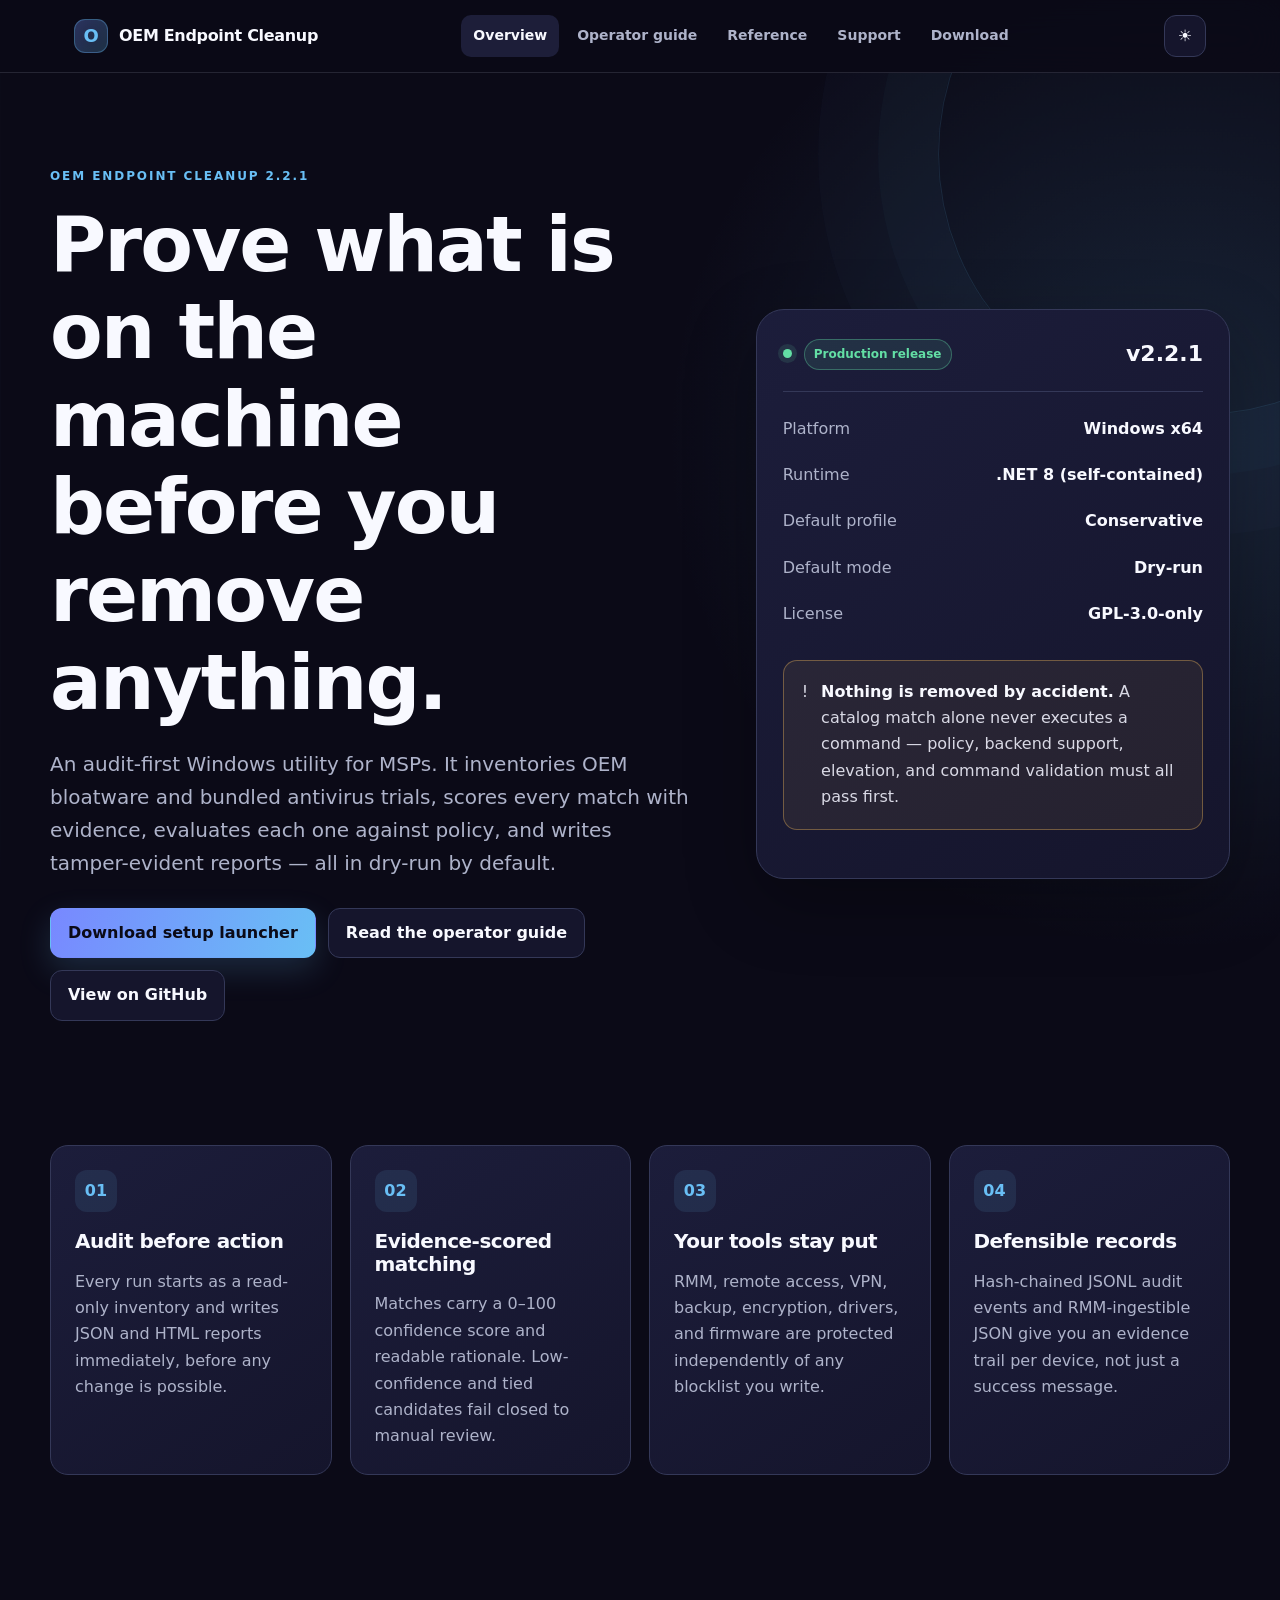
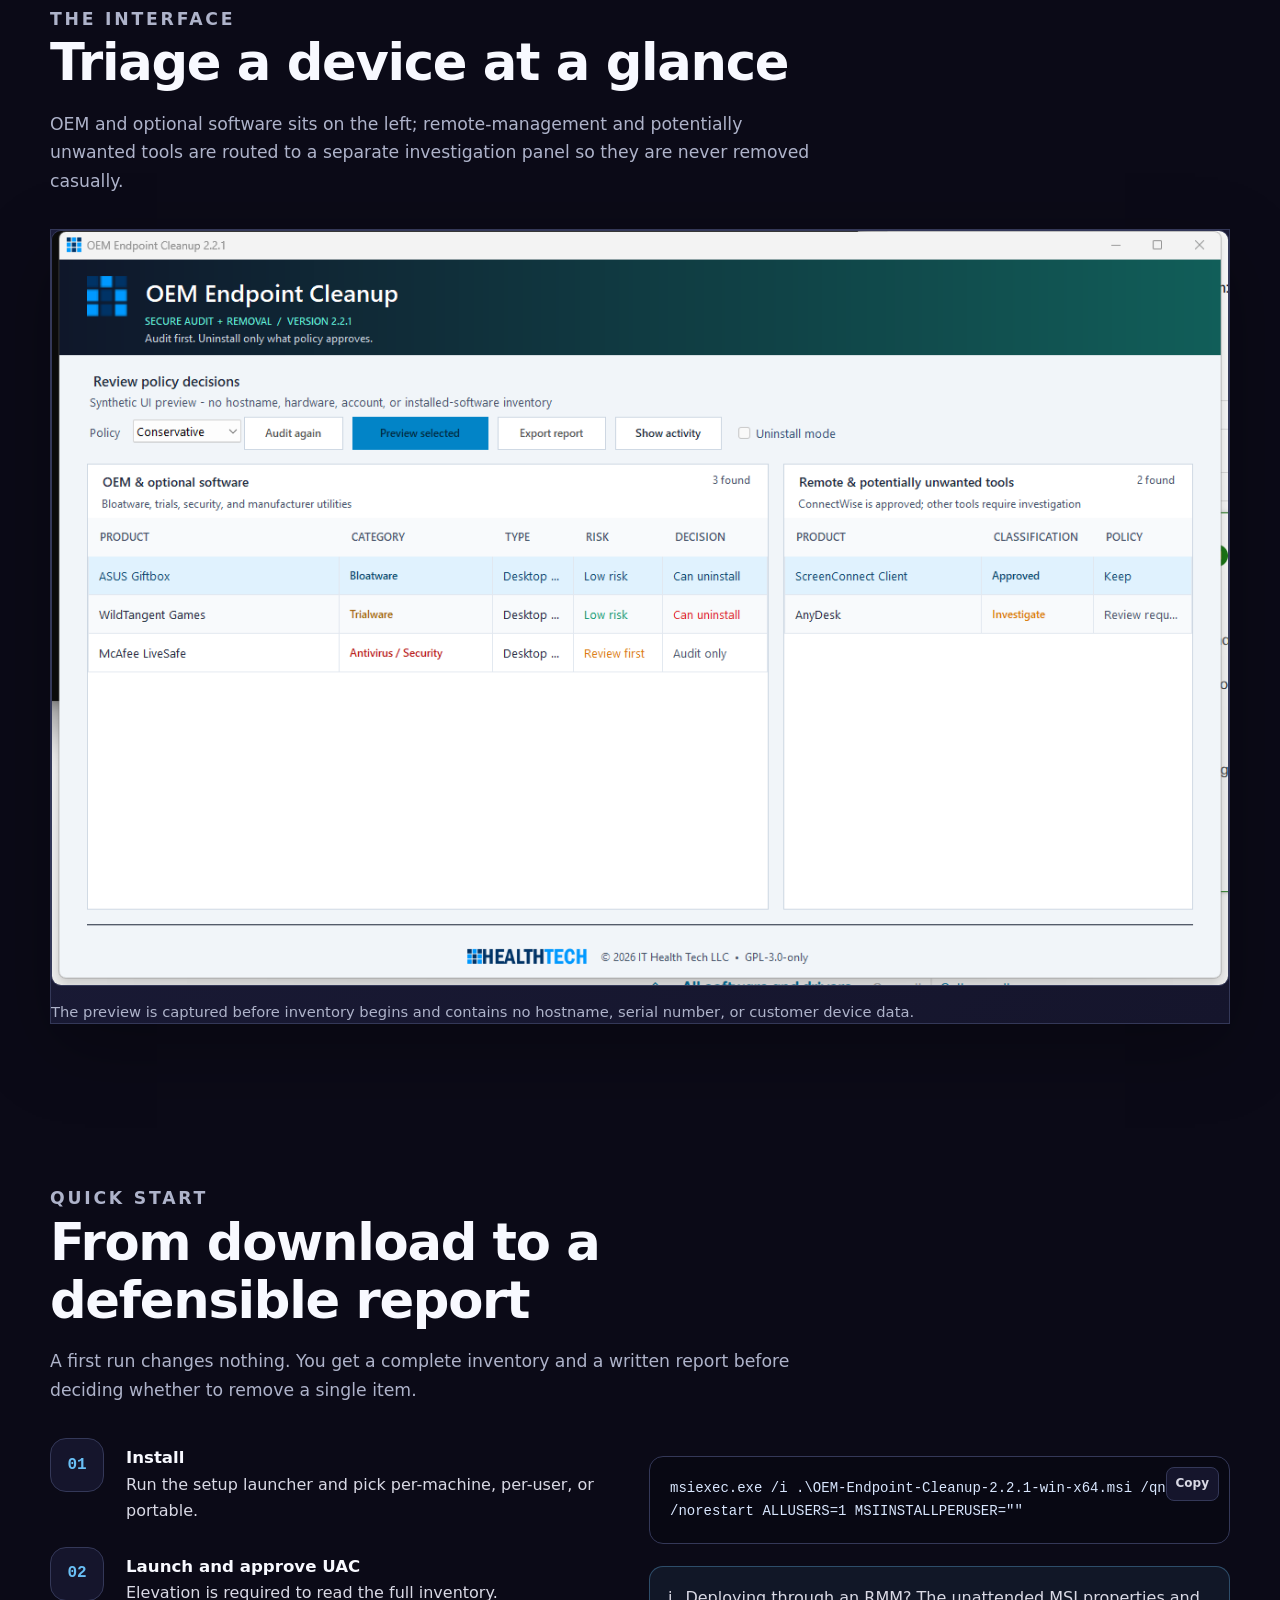
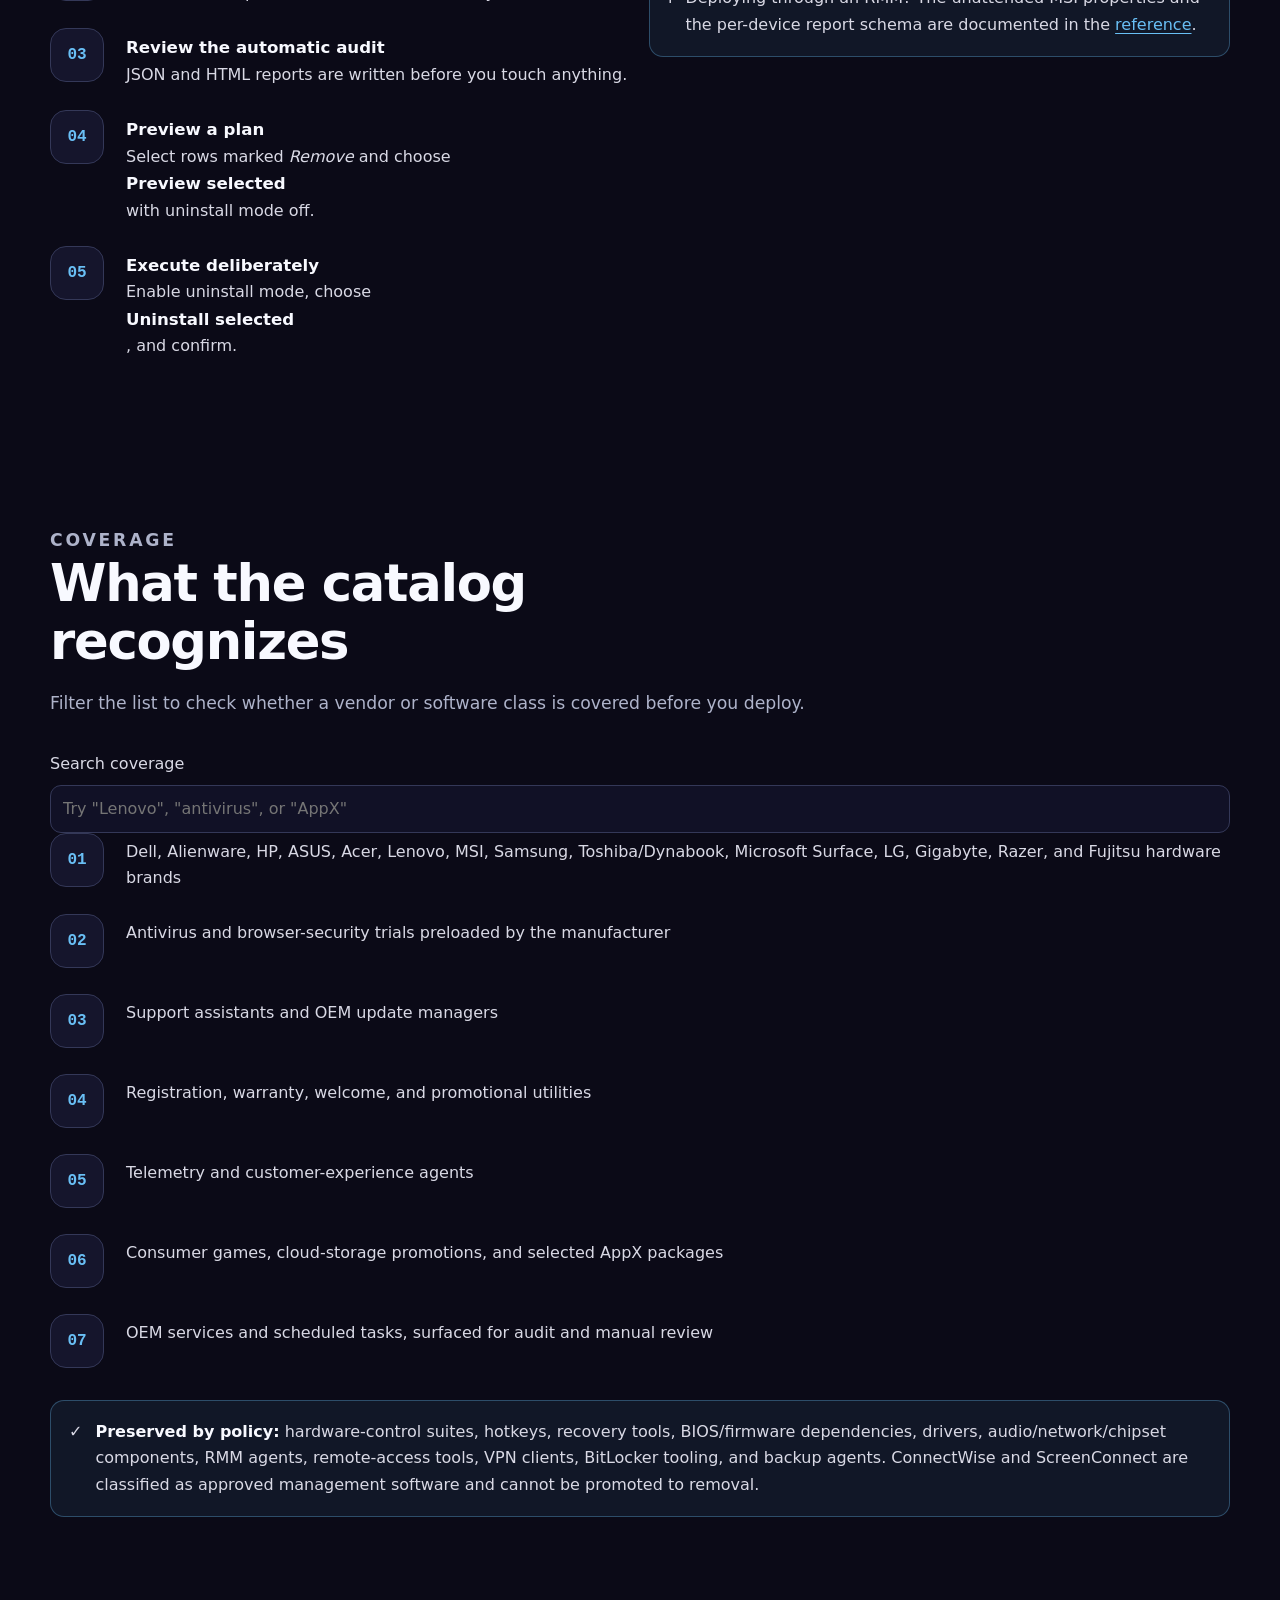
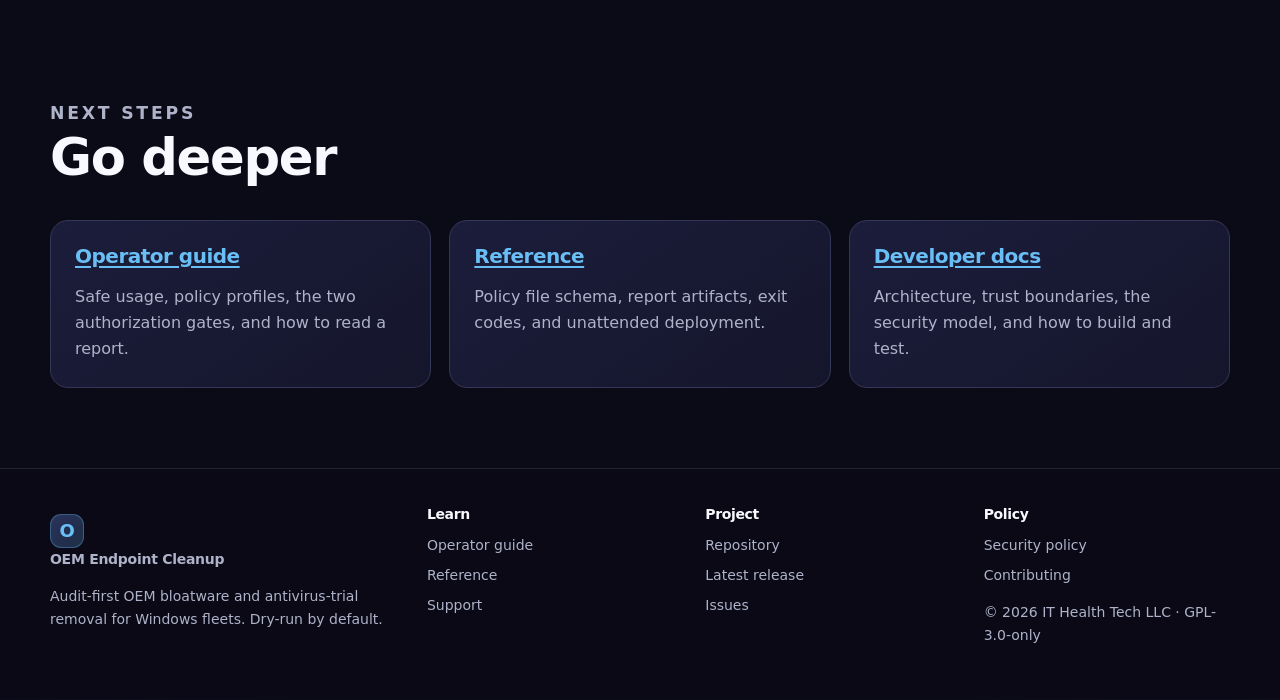
==== commit d22cbd89: "Stop using inline styles, which the site's own CSP blocks The pages ship a strict Content-Security-P" ====
--- a/pages/index.html
+++ b/pages/index.html
@@ -158,7 +158,7 @@
             <li data-filter-item>Consumer games, cloud-storage promotions, and selected AppX packages</li>
             <li data-filter-item>OEM services and scheduled tasks, surfaced for audit and manual review</li>
           </ul>
-          <p data-filter-empty style="display:none">No coverage entry matches that search.</p>
+          <p class="empty-state" data-filter-empty>No coverage entry matches that search.</p>
         </div>
         <div class="notice">
           <span aria-hidden="true">&#10003;</span>
--- a/pages/assets/site.css
+++ b/pages/assets/site.css
@@ -1562,3 +1562,15 @@
   font-size: 0.92rem;
   line-height: 1.6;
 }
+
+/* Class-based visibility, so no inline style is needed under a strict CSP ---- */
+
+.empty-state.is-visible {
+  display: block;
+}
+
+.copy-helper {
+  position: fixed;
+  opacity: 0;
+  pointer-events: none;
+}
